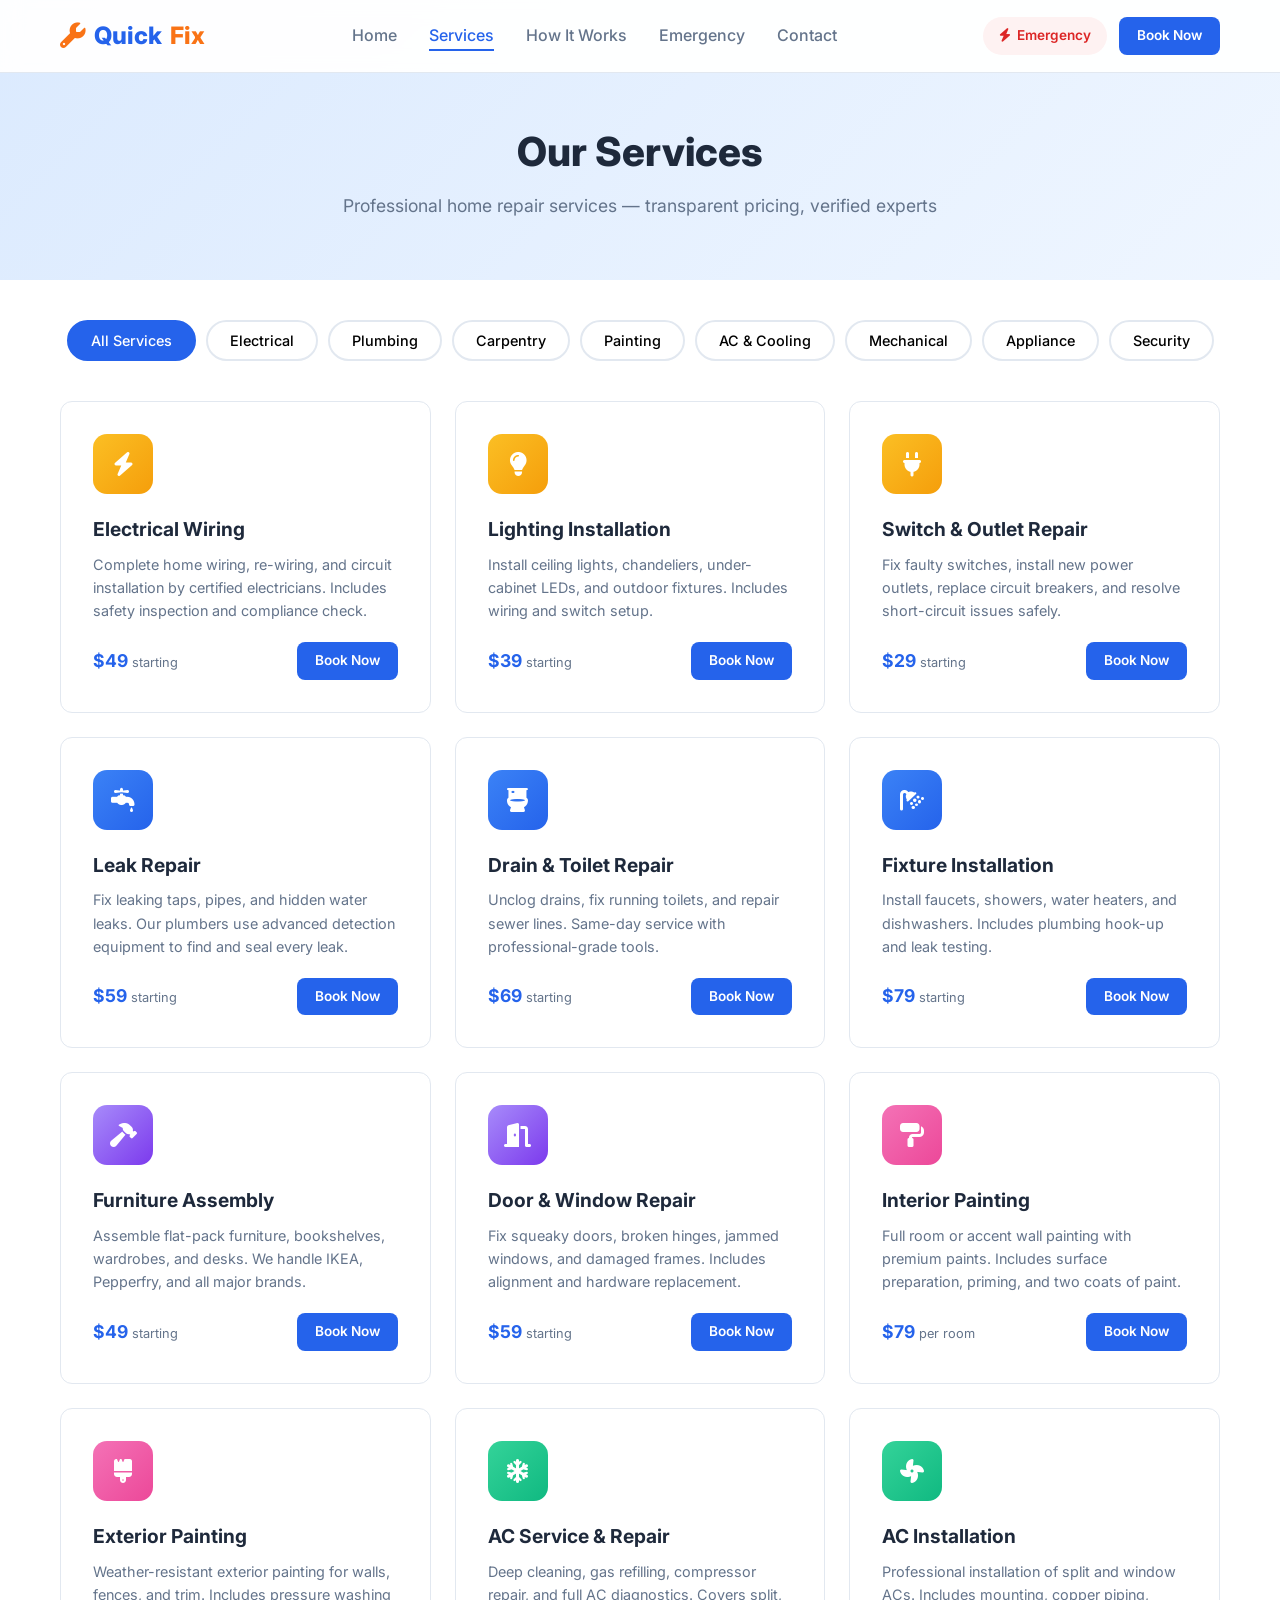
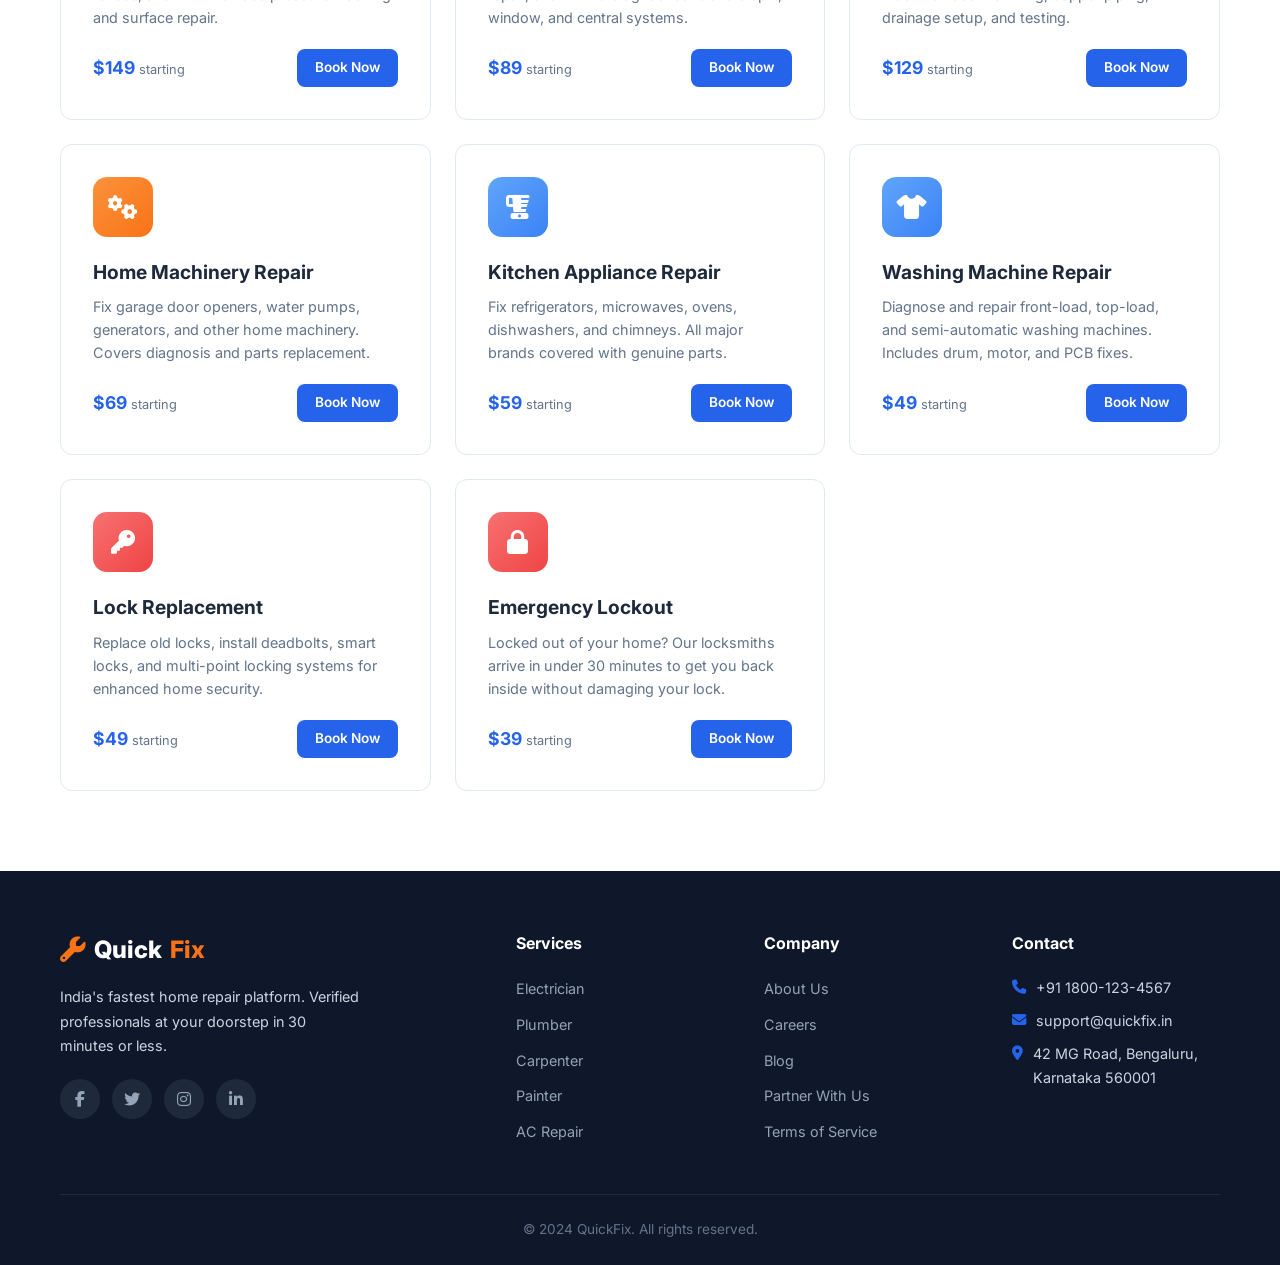
==== services.html @ 73a85759 "feat: create complete QuickFix home repair services website - index.html: Landing page with hero, se" ====
<!DOCTYPE html>
<html lang="en">
<head>
  <meta charset="UTF-8">
  <meta name="viewport" content="width=device-width, initial-scale=1.0">
  <meta name="description" content="Browse all QuickFix home repair services — electricians, plumbers, carpenters, painters, and more.">
  <title>Our Services – QuickFix</title>
  <link rel="preconnect" href="https://fonts.googleapis.com">
  <link rel="preconnect" href="https://fonts.gstatic.com" crossorigin>
  <link href="https://fonts.googleapis.com/css2?family=Inter:wght@300;400;500;600;700;800&display=swap" rel="stylesheet">
  <link rel="stylesheet" href="https://cdnjs.cloudflare.com/ajax/libs/font-awesome/6.4.0/css/all.min.css">
  <link rel="stylesheet" href="css/style.css">
</head>
<body>

  <!-- ===== Navigation ===== -->
  <nav class="navbar" role="navigation" aria-label="Main navigation">
    <div class="container">
      <a href="index.html" class="logo" aria-label="QuickFix Home">
        <i class="fas fa-wrench"></i>
        <span>Quick</span><span>Fix</span>
      </a>
      <ul class="nav-links" role="menubar">
        <li role="none"><a href="index.html" role="menuitem">Home</a></li>
        <li role="none"><a href="services.html" class="active" role="menuitem">Services</a></li>
        <li role="none"><a href="index.html#how-it-works" role="menuitem">How It Works</a></li>
        <li role="none"><a href="index.html#emergency" role="menuitem">Emergency</a></li>
        <li role="none"><a href="index.html#contact" role="menuitem">Contact</a></li>
      </ul>
      <div class="nav-actions">
        <a href="index.html#emergency" class="nav-emergency" aria-label="Emergency services available">
          <i class="fas fa-bolt"></i> Emergency
        </a>
        <a href="booking.html" class="btn btn-primary btn-sm">Book Now</a>
        <button class="hamburger" aria-label="Toggle menu" aria-expanded="false">
          <span></span><span></span><span></span>
        </button>
      </div>
    </div>
  </nav>

  <!-- ===== Page Header ===== -->
  <section class="page-header">
    <div class="container">
      <h1>Our Services</h1>
      <p>Professional home repair services — transparent pricing, verified experts</p>
    </div>
  </section>

  <!-- ===== Filters & Services ===== -->
  <section class="container">
    <div class="services-filter" role="toolbar" aria-label="Filter services">
      <button class="filter-btn active" data-filter="all">All Services</button>
      <button class="filter-btn" data-filter="electrical">Electrical</button>
      <button class="filter-btn" data-filter="plumbing">Plumbing</button>
      <button class="filter-btn" data-filter="carpentry">Carpentry</button>
      <button class="filter-btn" data-filter="painting">Painting</button>
      <button class="filter-btn" data-filter="cooling">AC &amp; Cooling</button>
      <button class="filter-btn" data-filter="mechanical">Mechanical</button>
      <button class="filter-btn" data-filter="appliance">Appliance</button>
      <button class="filter-btn" data-filter="security">Security</button>
    </div>

    <div class="services-grid">
      <!-- Electrical Services -->
      <div class="service-card fade-in" data-category="electrical">
        <div class="service-card-icon" style="background: linear-gradient(135deg, #FBBF24, #F59E0B);">
          <i class="fas fa-bolt"></i>
        </div>
        <h3>Electrical Wiring</h3>
        <p>Complete home wiring, re-wiring, and circuit installation by certified electricians. Includes safety inspection and compliance check.</p>
        <div class="service-card-footer">
          <div class="service-price">$49 <small>starting</small></div>
          <a href="booking.html?service=electrician" class="btn btn-primary btn-sm">Book Now</a>
        </div>
      </div>
      <div class="service-card fade-in" data-category="electrical">
        <div class="service-card-icon" style="background: linear-gradient(135deg, #FBBF24, #F59E0B);">
          <i class="fas fa-lightbulb"></i>
        </div>
        <h3>Lighting Installation</h3>
        <p>Install ceiling lights, chandeliers, under-cabinet LEDs, and outdoor fixtures. Includes wiring and switch setup.</p>
        <div class="service-card-footer">
          <div class="service-price">$39 <small>starting</small></div>
          <a href="booking.html?service=electrician" class="btn btn-primary btn-sm">Book Now</a>
        </div>
      </div>
      <div class="service-card fade-in" data-category="electrical">
        <div class="service-card-icon" style="background: linear-gradient(135deg, #FBBF24, #F59E0B);">
          <i class="fas fa-plug"></i>
        </div>
        <h3>Switch &amp; Outlet Repair</h3>
        <p>Fix faulty switches, install new power outlets, replace circuit breakers, and resolve short-circuit issues safely.</p>
        <div class="service-card-footer">
          <div class="service-price">$29 <small>starting</small></div>
          <a href="booking.html?service=electrician" class="btn btn-primary btn-sm">Book Now</a>
        </div>
      </div>

      <!-- Plumbing Services -->
      <div class="service-card fade-in" data-category="plumbing">
        <div class="service-card-icon" style="background: linear-gradient(135deg, #3B82F6, #2563EB);">
          <i class="fas fa-faucet-drip"></i>
        </div>
        <h3>Leak Repair</h3>
        <p>Fix leaking taps, pipes, and hidden water leaks. Our plumbers use advanced detection equipment to find and seal every leak.</p>
        <div class="service-card-footer">
          <div class="service-price">$59 <small>starting</small></div>
          <a href="booking.html?service=plumber" class="btn btn-primary btn-sm">Book Now</a>
        </div>
      </div>
      <div class="service-card fade-in" data-category="plumbing">
        <div class="service-card-icon" style="background: linear-gradient(135deg, #3B82F6, #2563EB);">
          <i class="fas fa-toilet"></i>
        </div>
        <h3>Drain &amp; Toilet Repair</h3>
        <p>Unclog drains, fix running toilets, and repair sewer lines. Same-day service with professional-grade tools.</p>
        <div class="service-card-footer">
          <div class="service-price">$69 <small>starting</small></div>
          <a href="booking.html?service=plumber" class="btn btn-primary btn-sm">Book Now</a>
        </div>
      </div>
      <div class="service-card fade-in" data-category="plumbing">
        <div class="service-card-icon" style="background: linear-gradient(135deg, #3B82F6, #2563EB);">
          <i class="fas fa-shower"></i>
        </div>
        <h3>Fixture Installation</h3>
        <p>Install faucets, showers, water heaters, and dishwashers. Includes plumbing hook-up and leak testing.</p>
        <div class="service-card-footer">
          <div class="service-price">$79 <small>starting</small></div>
          <a href="booking.html?service=plumber" class="btn btn-primary btn-sm">Book Now</a>
        </div>
      </div>

      <!-- Carpentry Services -->
      <div class="service-card fade-in" data-category="carpentry">
        <div class="service-card-icon" style="background: linear-gradient(135deg, #A78BFA, #7C3AED);">
          <i class="fas fa-hammer"></i>
        </div>
        <h3>Furniture Assembly</h3>
        <p>Assemble flat-pack furniture, bookshelves, wardrobes, and desks. We handle IKEA, Pepperfry, and all major brands.</p>
        <div class="service-card-footer">
          <div class="service-price">$49 <small>starting</small></div>
          <a href="booking.html?service=carpenter" class="btn btn-primary btn-sm">Book Now</a>
        </div>
      </div>
      <div class="service-card fade-in" data-category="carpentry">
        <div class="service-card-icon" style="background: linear-gradient(135deg, #A78BFA, #7C3AED);">
          <i class="fas fa-door-open"></i>
        </div>
        <h3>Door &amp; Window Repair</h3>
        <p>Fix squeaky doors, broken hinges, jammed windows, and damaged frames. Includes alignment and hardware replacement.</p>
        <div class="service-card-footer">
          <div class="service-price">$59 <small>starting</small></div>
          <a href="booking.html?service=carpenter" class="btn btn-primary btn-sm">Book Now</a>
        </div>
      </div>

      <!-- Painting Services -->
      <div class="service-card fade-in" data-category="painting">
        <div class="service-card-icon" style="background: linear-gradient(135deg, #F472B6, #EC4899);">
          <i class="fas fa-paint-roller"></i>
        </div>
        <h3>Interior Painting</h3>
        <p>Full room or accent wall painting with premium paints. Includes surface preparation, priming, and two coats of paint.</p>
        <div class="service-card-footer">
          <div class="service-price">$79 <small>per room</small></div>
          <a href="booking.html?service=painter" class="btn btn-primary btn-sm">Book Now</a>
        </div>
      </div>
      <div class="service-card fade-in" data-category="painting">
        <div class="service-card-icon" style="background: linear-gradient(135deg, #F472B6, #EC4899);">
          <i class="fas fa-brush"></i>
        </div>
        <h3>Exterior Painting</h3>
        <p>Weather-resistant exterior painting for walls, fences, and trim. Includes pressure washing and surface repair.</p>
        <div class="service-card-footer">
          <div class="service-price">$149 <small>starting</small></div>
          <a href="booking.html?service=painter" class="btn btn-primary btn-sm">Book Now</a>
        </div>
      </div>

      <!-- AC & Cooling Services -->
      <div class="service-card fade-in" data-category="cooling">
        <div class="service-card-icon" style="background: linear-gradient(135deg, #34D399, #10B981);">
          <i class="fas fa-snowflake"></i>
        </div>
        <h3>AC Service &amp; Repair</h3>
        <p>Deep cleaning, gas refilling, compressor repair, and full AC diagnostics. Covers split, window, and central systems.</p>
        <div class="service-card-footer">
          <div class="service-price">$89 <small>starting</small></div>
          <a href="booking.html?service=ac_repair" class="btn btn-primary btn-sm">Book Now</a>
        </div>
      </div>
      <div class="service-card fade-in" data-category="cooling">
        <div class="service-card-icon" style="background: linear-gradient(135deg, #34D399, #10B981);">
          <i class="fas fa-fan"></i>
        </div>
        <h3>AC Installation</h3>
        <p>Professional installation of split and window ACs. Includes mounting, copper piping, drainage setup, and testing.</p>
        <div class="service-card-footer">
          <div class="service-price">$129 <small>starting</small></div>
          <a href="booking.html?service=ac_repair" class="btn btn-primary btn-sm">Book Now</a>
        </div>
      </div>

      <!-- Mechanical Services -->
      <div class="service-card fade-in" data-category="mechanical">
        <div class="service-card-icon" style="background: linear-gradient(135deg, #FB923C, #F97316);">
          <i class="fas fa-gears"></i>
        </div>
        <h3>Home Machinery Repair</h3>
        <p>Fix garage door openers, water pumps, generators, and other home machinery. Covers diagnosis and parts replacement.</p>
        <div class="service-card-footer">
          <div class="service-price">$69 <small>starting</small></div>
          <a href="booking.html?service=mechanic" class="btn btn-primary btn-sm">Book Now</a>
        </div>
      </div>

      <!-- Appliance Services -->
      <div class="service-card fade-in" data-category="appliance">
        <div class="service-card-icon" style="background: linear-gradient(135deg, #60A5FA, #3B82F6);">
          <i class="fas fa-blender"></i>
        </div>
        <h3>Kitchen Appliance Repair</h3>
        <p>Fix refrigerators, microwaves, ovens, dishwashers, and chimneys. All major brands covered with genuine parts.</p>
        <div class="service-card-footer">
          <div class="service-price">$59 <small>starting</small></div>
          <a href="booking.html?service=appliance" class="btn btn-primary btn-sm">Book Now</a>
        </div>
      </div>
      <div class="service-card fade-in" data-category="appliance">
        <div class="service-card-icon" style="background: linear-gradient(135deg, #60A5FA, #3B82F6);">
          <i class="fas fa-shirt"></i>
        </div>
        <h3>Washing Machine Repair</h3>
        <p>Diagnose and repair front-load, top-load, and semi-automatic washing machines. Includes drum, motor, and PCB fixes.</p>
        <div class="service-card-footer">
          <div class="service-price">$49 <small>starting</small></div>
          <a href="booking.html?service=appliance" class="btn btn-primary btn-sm">Book Now</a>
        </div>
      </div>

      <!-- Security Services -->
      <div class="service-card fade-in" data-category="security">
        <div class="service-card-icon" style="background: linear-gradient(135deg, #F87171, #EF4444);">
          <i class="fas fa-key"></i>
        </div>
        <h3>Lock Replacement</h3>
        <p>Replace old locks, install deadbolts, smart locks, and multi-point locking systems for enhanced home security.</p>
        <div class="service-card-footer">
          <div class="service-price">$49 <small>starting</small></div>
          <a href="booking.html?service=locksmith" class="btn btn-primary btn-sm">Book Now</a>
        </div>
      </div>
      <div class="service-card fade-in" data-category="security">
        <div class="service-card-icon" style="background: linear-gradient(135deg, #F87171, #EF4444);">
          <i class="fas fa-lock"></i>
        </div>
        <h3>Emergency Lockout</h3>
        <p>Locked out of your home? Our locksmiths arrive in under 30 minutes to get you back inside without damaging your lock.</p>
        <div class="service-card-footer">
          <div class="service-price">$39 <small>starting</small></div>
          <a href="booking.html?service=locksmith" class="btn btn-primary btn-sm">Book Now</a>
        </div>
      </div>
    </div>
  </section>

  <!-- ===== Footer ===== -->
  <footer class="footer" id="contact">
    <div class="container">
      <div class="footer-grid">
        <div class="footer-brand">
          <a href="index.html" class="logo" aria-label="QuickFix Home">
            <i class="fas fa-wrench"></i>
            <span>Quick</span><span>Fix</span>
          </a>
          <p>India's fastest home repair platform. Verified professionals at your doorstep in 30 minutes or less.</p>
          <div class="footer-social">
            <a href="#" aria-label="Facebook"><i class="fab fa-facebook-f"></i></a>
            <a href="#" aria-label="Twitter"><i class="fab fa-twitter"></i></a>
            <a href="#" aria-label="Instagram"><i class="fab fa-instagram"></i></a>
            <a href="#" aria-label="LinkedIn"><i class="fab fa-linkedin-in"></i></a>
          </div>
        </div>
        <div>
          <h4>Services</h4>
          <ul>
            <li><a href="services.html?search=electrician">Electrician</a></li>
            <li><a href="services.html?search=plumber">Plumber</a></li>
            <li><a href="services.html?search=carpenter">Carpenter</a></li>
            <li><a href="services.html?search=painter">Painter</a></li>
            <li><a href="services.html?search=ac">AC Repair</a></li>
          </ul>
        </div>
        <div>
          <h4>Company</h4>
          <ul>
            <li><a href="#">About Us</a></li>
            <li><a href="#">Careers</a></li>
            <li><a href="#">Blog</a></li>
            <li><a href="#">Partner With Us</a></li>
            <li><a href="#">Terms of Service</a></li>
          </ul>
        </div>
        <div>
          <h4>Contact</h4>
          <ul class="footer-contact">
            <li><i class="fas fa-phone"></i> <span>+91 1800-123-4567</span></li>
            <li><i class="fas fa-envelope"></i> <span>support@quickfix.in</span></li>
            <li><i class="fas fa-location-dot"></i> <span>42 MG Road, Bengaluru, Karnataka 560001</span></li>
          </ul>
        </div>
      </div>
      <div class="footer-bottom">
        <p>&copy; 2024 QuickFix. All rights reserved.</p>
      </div>
    </div>
  </footer>

  <script src="js/main.js"></script>
</body>
</html>
---- css/style.css ----
/* ===== CSS Variables & Reset ===== */
:root {
  --primary: #2563EB;
  --primary-dark: #1D4ED8;
  --primary-light: #DBEAFE;
  --accent: #F97316;
  --accent-dark: #EA580C;
  --accent-light: #FFF7ED;
  --text: #1E293B;
  --text-light: #64748B;
  --bg: #FFFFFF;
  --bg-alt: #F8FAFC;
  --border: #E2E8F0;
  --success: #16A34A;
  --danger: #DC2626;
  --shadow-sm: 0 1px 2px rgba(0,0,0,.05);
  --shadow: 0 4px 6px -1px rgba(0,0,0,.1), 0 2px 4px -2px rgba(0,0,0,.1);
  --shadow-lg: 0 10px 15px -3px rgba(0,0,0,.1), 0 4px 6px -4px rgba(0,0,0,.1);
  --shadow-xl: 0 20px 25px -5px rgba(0,0,0,.1), 0 8px 10px -6px rgba(0,0,0,.1);
  --radius: 12px;
  --radius-sm: 8px;
  --transition: .3s ease;
}

*, *::before, *::after { box-sizing: border-box; margin: 0; padding: 0; }

html { scroll-behavior: smooth; }

body {
  font-family: 'Inter', system-ui, -apple-system, sans-serif;
  color: var(--text);
  background: var(--bg);
  line-height: 1.6;
  -webkit-font-smoothing: antialiased;
}

a { text-decoration: none; color: inherit; transition: color var(--transition); }
ul { list-style: none; }
img { max-width: 100%; display: block; }
button, input, select, textarea { font-family: inherit; font-size: inherit; }

.container {
  width: 100%;
  max-width: 1200px;
  margin: 0 auto;
  padding: 0 20px;
}

.section { padding: 80px 0; }
.section-title {
  font-size: 2rem;
  font-weight: 800;
  text-align: center;
  margin-bottom: .5rem;
}
.section-subtitle {
  text-align: center;
  color: var(--text-light);
  font-size: 1.1rem;
  margin-bottom: 3rem;
}

/* ===== Buttons ===== */
.btn {
  display: inline-flex;
  align-items: center;
  gap: 8px;
  padding: 12px 28px;
  border-radius: var(--radius-sm);
  font-weight: 600;
  font-size: .95rem;
  border: none;
  cursor: pointer;
  transition: all var(--transition);
  text-align: center;
  justify-content: center;
}
.btn-primary { background: var(--primary); color: #fff; }
.btn-primary:hover { background: var(--primary-dark); transform: translateY(-2px); box-shadow: var(--shadow-lg); }
.btn-accent { background: var(--accent); color: #fff; }
.btn-accent:hover { background: var(--accent-dark); transform: translateY(-2px); box-shadow: var(--shadow-lg); }
.btn-outline { background: transparent; color: var(--primary); border: 2px solid var(--primary); }
.btn-outline:hover { background: var(--primary); color: #fff; }
.btn-danger { background: var(--danger); color: #fff; }
.btn-danger:hover { background: #B91C1C; transform: translateY(-2px); }
.btn-sm { padding: 8px 18px; font-size: .85rem; }
.btn-lg { padding: 16px 36px; font-size: 1.05rem; }

/* ===== Navigation ===== */
.navbar {
  position: fixed;
  top: 0; left: 0; right: 0;
  z-index: 1000;
  background: rgba(255,255,255,.95);
  backdrop-filter: blur(10px);
  border-bottom: 1px solid var(--border);
  transition: box-shadow var(--transition);
}
.navbar.scrolled { box-shadow: var(--shadow); }
.navbar .container {
  display: flex;
  align-items: center;
  justify-content: space-between;
  height: 72px;
}
.logo {
  display: flex;
  align-items: center;
  gap: 8px;
  font-size: 1.5rem;
  font-weight: 800;
}
.logo i { color: var(--accent); font-size: 1.6rem; }
.logo span:first-of-type { color: var(--primary); }
.logo span:last-of-type { color: var(--accent); }

.nav-links { display: flex; align-items: center; gap: 32px; }
.nav-links a {
  font-weight: 500;
  color: var(--text-light);
  position: relative;
  padding: 4px 0;
}
.nav-links a::after {
  content: '';
  position: absolute;
  bottom: -2px; left: 0;
  width: 0; height: 2px;
  background: var(--primary);
  transition: width var(--transition);
}
.nav-links a:hover, .nav-links a.active { color: var(--primary); }
.nav-links a:hover::after, .nav-links a.active::after { width: 100%; }

.nav-actions { display: flex; align-items: center; gap: 12px; }
.nav-emergency {
  display: inline-flex;
  align-items: center;
  gap: 6px;
  padding: 8px 16px;
  background: #FEF2F2;
  color: var(--danger);
  border-radius: 50px;
  font-weight: 600;
  font-size: .85rem;
  animation: pulse-emergency 2s infinite;
}
@keyframes pulse-emergency {
  0%, 100% { box-shadow: 0 0 0 0 rgba(220,38,38,.3); }
  50% { box-shadow: 0 0 0 8px rgba(220,38,38,0); }
}

.hamburger {
  display: none;
  flex-direction: column;
  gap: 5px;
  background: none;
  border: none;
  cursor: pointer;
  padding: 4px;
}
.hamburger span {
  width: 24px; height: 2px;
  background: var(--text);
  transition: all var(--transition);
  border-radius: 2px;
}
.hamburger.active span:nth-child(1) { transform: rotate(45deg) translate(5px,5px); }
.hamburger.active span:nth-child(2) { opacity: 0; }
.hamburger.active span:nth-child(3) { transform: rotate(-45deg) translate(5px,-5px); }

/* ===== Hero ===== */
.hero {
  padding: 140px 0 80px;
  background: linear-gradient(135deg, var(--primary-light) 0%, #EFF6FF 50%, #FFF7ED 100%);
  position: relative;
  overflow: hidden;
}
.hero::before {
  content: '';
  position: absolute;
  top: -50%; right: -20%;
  width: 600px; height: 600px;
  background: radial-gradient(circle, rgba(37,99,235,.08) 0%, transparent 70%);
  border-radius: 50%;
}
.hero .container {
  display: flex;
  align-items: center;
  gap: 60px;
}
.hero-content { flex: 1; }
.hero-badge {
  display: inline-flex;
  align-items: center;
  gap: 8px;
  padding: 6px 16px;
  background: #fff;
  border-radius: 50px;
  font-size: .85rem;
  font-weight: 600;
  color: var(--primary);
  margin-bottom: 20px;
  box-shadow: var(--shadow-sm);
}
.hero-badge i { color: var(--accent); }
.hero h1 {
  font-size: 3.2rem;
  font-weight: 800;
  line-height: 1.15;
  margin-bottom: 16px;
}
.hero h1 .highlight { color: var(--primary); }
.hero h1 .accent { color: var(--accent); }
.hero-subtitle {
  font-size: 1.15rem;
  color: var(--text-light);
  margin-bottom: 32px;
  max-width: 500px;
}
.hero-search {
  display: flex;
  background: #fff;
  border-radius: var(--radius);
  box-shadow: var(--shadow-lg);
  overflow: hidden;
  max-width: 520px;
  margin-bottom: 24px;
}
.hero-search input {
  flex: 1;
  padding: 16px 20px;
  border: none;
  outline: none;
  font-size: 1rem;
}
.hero-search button {
  padding: 16px 28px;
  background: var(--primary);
  color: #fff;
  border: none;
  cursor: pointer;
  font-weight: 600;
  transition: background var(--transition);
  white-space: nowrap;
}
.hero-search button:hover { background: var(--primary-dark); }
.hero-stats {
  display: flex;
  gap: 32px;
  margin-top: 32px;
}
.hero-stat strong {
  display: block;
  font-size: 1.5rem;
  font-weight: 800;
  color: var(--text);
}
.hero-stat span {
  font-size: .85rem;
  color: var(--text-light);
}
.hero-visual {
  flex: 1;
  display: flex;
  align-items: center;
  justify-content: center;
}
.hero-illustration {
  width: 380px; height: 380px;
  background: linear-gradient(135deg, var(--primary), var(--primary-dark));
  border-radius: 50%;
  display: flex;
  align-items: center;
  justify-content: center;
  position: relative;
}
.hero-illustration i {
  font-size: 8rem;
  color: rgba(255,255,255,.9);
}
.hero-float {
  position: absolute;
  background: #fff;
  padding: 12px 18px;
  border-radius: var(--radius-sm);
  box-shadow: var(--shadow-lg);
  font-size: .85rem;
  font-weight: 600;
  display: flex;
  align-items: center;
  gap: 8px;
  animation: float 3s ease-in-out infinite;
}
.hero-float:nth-child(2) { top: 20px; right: -20px; animation-delay: .5s; }
.hero-float:nth-child(3) { bottom: 40px; left: -30px; animation-delay: 1s; }
.hero-float:nth-child(4) { top: 50%; right: -40px; animation-delay: 1.5s; }
.hero-float i { font-size: 1.1rem; }
.hero-float .text-success { color: var(--success); }
.hero-float .text-accent { color: var(--accent); }
.hero-float .text-primary { color: var(--primary); }
@keyframes float {
  0%, 100% { transform: translateY(0); }
  50% { transform: translateY(-10px); }
}

/* ===== Service Categories Grid ===== */
.categories { background: var(--bg); }
.categories-grid {
  display: grid;
  grid-template-columns: repeat(4, 1fr);
  gap: 20px;
}
.category-card {
  background: #fff;
  border: 2px solid var(--border);
  border-radius: var(--radius);
  padding: 28px 20px;
  text-align: center;
  cursor: pointer;
  transition: all var(--transition);
}
.category-card:hover {
  border-color: var(--primary);
  transform: translateY(-4px);
  box-shadow: var(--shadow-lg);
}
.category-icon {
  width: 64px; height: 64px;
  margin: 0 auto 16px;
  border-radius: 16px;
  display: flex;
  align-items: center;
  justify-content: center;
  font-size: 1.6rem;
  color: #fff;
}
.category-card h3 { font-size: 1rem; font-weight: 600; margin-bottom: 4px; }
.category-card p { font-size: .8rem; color: var(--text-light); }

/* ===== How It Works ===== */
.how-it-works { background: var(--bg-alt); }
.steps {
  display: grid;
  grid-template-columns: repeat(3, 1fr);
  gap: 40px;
  position: relative;
}
.steps::before {
  content: '';
  position: absolute;
  top: 50px;
  left: 20%;
  right: 20%;
  height: 2px;
  background: var(--border);
}
.step {
  text-align: center;
  position: relative;
}
.step-number {
  width: 80px; height: 80px;
  margin: 0 auto 20px;
  border-radius: 50%;
  background: var(--primary);
  color: #fff;
  display: flex;
  align-items: center;
  justify-content: center;
  font-size: 1.8rem;
  font-weight: 800;
  position: relative;
  z-index: 1;
}
.step h3 { font-size: 1.2rem; font-weight: 700; margin-bottom: 8px; }
.step p { color: var(--text-light); font-size: .95rem; max-width: 280px; margin: 0 auto; }

/* ===== Emergency Banner ===== */
.emergency-banner {
  background: linear-gradient(135deg, var(--danger) 0%, #991B1B 100%);
  color: #fff;
  padding: 60px 0;
  text-align: center;
  position: relative;
  overflow: hidden;
}
.emergency-banner::before {
  content: '';
  position: absolute;
  top: -50%; left: -20%;
  width: 400px; height: 400px;
  background: rgba(255,255,255,.05);
  border-radius: 50%;
}
.emergency-banner h2 { font-size: 2rem; font-weight: 800; margin-bottom: 8px; }
.emergency-banner p { font-size: 1.1rem; opacity: .9; margin-bottom: 24px; }
.emergency-features {
  display: flex;
  justify-content: center;
  gap: 40px;
  margin-bottom: 28px;
  flex-wrap: wrap;
}
.emergency-feature {
  display: flex;
  align-items: center;
  gap: 8px;
  font-weight: 600;
}
.emergency-feature i { font-size: 1.2rem; }

/* ===== Workers Section ===== */
.workers { background: var(--bg); }
.workers-grid {
  display: grid;
  grid-template-columns: repeat(4, 1fr);
  gap: 24px;
}
.worker-card {
  background: #fff;
  border: 1px solid var(--border);
  border-radius: var(--radius);
  overflow: hidden;
  transition: all var(--transition);
}
.worker-card:hover { transform: translateY(-4px); box-shadow: var(--shadow-lg); }
.worker-avatar {
  width: 100%;
  height: 200px;
  background: linear-gradient(135deg, var(--primary-light), #EFF6FF);
  display: flex;
  align-items: center;
  justify-content: center;
}
.worker-avatar i { font-size: 4rem; color: var(--primary); }
.worker-info { padding: 20px; }
.worker-info h3 { font-size: 1.1rem; font-weight: 700; }
.worker-profession {
  color: var(--primary);
  font-size: .85rem;
  font-weight: 600;
  margin-bottom: 10px;
}
.worker-meta {
  display: flex;
  justify-content: space-between;
  align-items: center;
  margin-bottom: 16px;
}
.worker-rating { display: flex; align-items: center; gap: 4px; font-weight: 600; font-size: .9rem; }
.worker-rating i { color: #FBBF24; }
.worker-jobs { color: var(--text-light); font-size: .85rem; }
.worker-card .btn { width: 100%; }

/* ===== Testimonials ===== */
.testimonials { background: var(--bg-alt); }
.testimonials-grid {
  display: grid;
  grid-template-columns: repeat(3, 1fr);
  gap: 24px;
}
.testimonial-card {
  background: #fff;
  padding: 32px;
  border-radius: var(--radius);
  box-shadow: var(--shadow-sm);
  border: 1px solid var(--border);
  transition: all var(--transition);
}
.testimonial-card:hover { box-shadow: var(--shadow-lg); transform: translateY(-2px); }
.testimonial-stars {
  display: flex;
  gap: 2px;
  margin-bottom: 16px;
  color: #FBBF24;
  font-size: .9rem;
}
.testimonial-text {
  font-size: 1rem;
  line-height: 1.7;
  color: var(--text);
  margin-bottom: 20px;
}
.testimonial-author {
  display: flex;
  align-items: center;
  gap: 12px;
}
.testimonial-avatar {
  width: 48px; height: 48px;
  border-radius: 50%;
  background: var(--primary-light);
  display: flex;
  align-items: center;
  justify-content: center;
  color: var(--primary);
  font-weight: 700;
  font-size: 1.1rem;
}
.testimonial-author h4 { font-size: .95rem; font-weight: 600; }
.testimonial-author p { font-size: .8rem; color: var(--text-light); }

/* ===== CTA App Download ===== */
.cta-section {
  background: linear-gradient(135deg, var(--primary) 0%, var(--primary-dark) 100%);
  color: #fff;
  padding: 80px 0;
  text-align: center;
  position: relative;
  overflow: hidden;
}
.cta-section::before {
  content: '';
  position: absolute;
  bottom: -40%; right: -10%;
  width: 500px; height: 500px;
  background: rgba(255,255,255,.05);
  border-radius: 50%;
}
.cta-section h2 { font-size: 2.2rem; font-weight: 800; margin-bottom: 12px; }
.cta-section p { font-size: 1.1rem; opacity: .9; margin-bottom: 32px; max-width: 500px; margin-left: auto; margin-right: auto; }
.cta-buttons { display: flex; justify-content: center; gap: 16px; flex-wrap: wrap; }
.cta-store-btn {
  display: inline-flex;
  align-items: center;
  gap: 12px;
  padding: 14px 28px;
  background: rgba(255,255,255,.15);
  border: 2px solid rgba(255,255,255,.3);
  border-radius: var(--radius-sm);
  color: #fff;
  transition: all var(--transition);
  cursor: pointer;
}
.cta-store-btn:hover { background: rgba(255,255,255,.25); transform: translateY(-2px); }
.cta-store-btn i { font-size: 1.8rem; }
.cta-store-btn .store-text { text-align: left; }
.cta-store-btn .store-text small { display: block; font-size: .7rem; opacity: .8; }
.cta-store-btn .store-text span { font-size: 1.05rem; font-weight: 700; }

/* ===== Footer ===== */
.footer {
  background: #0F172A;
  color: #CBD5E1;
  padding: 60px 0 0;
}
.footer-grid {
  display: grid;
  grid-template-columns: 2fr 1fr 1fr 1fr;
  gap: 40px;
  padding-bottom: 40px;
  border-bottom: 1px solid #1E293B;
}
.footer-brand .logo { margin-bottom: 16px; }
.footer-brand .logo span:first-of-type { color: #fff; }
.footer-brand p { font-size: .9rem; line-height: 1.7; max-width: 300px; }
.footer h4 { color: #fff; font-size: 1rem; font-weight: 700; margin-bottom: 20px; }
.footer ul li { margin-bottom: 10px; }
.footer ul a { color: #94A3B8; font-size: .9rem; transition: color var(--transition); }
.footer ul a:hover { color: #fff; }
.footer-contact li {
  display: flex;
  align-items: flex-start;
  gap: 10px;
  font-size: .9rem;
  margin-bottom: 12px;
}
.footer-contact i { color: var(--primary); margin-top: 4px; }
.footer-social {
  display: flex;
  gap: 12px;
  margin-top: 20px;
}
.footer-social a {
  width: 40px; height: 40px;
  border-radius: 50%;
  background: #1E293B;
  display: flex;
  align-items: center;
  justify-content: center;
  color: #94A3B8;
  transition: all var(--transition);
}
.footer-social a:hover { background: var(--primary); color: #fff; }
.footer-bottom {
  text-align: center;
  padding: 24px 0;
  font-size: .85rem;
  color: #64748B;
}

/* ===== Services Page ===== */
.page-header {
  padding: 120px 0 60px;
  background: linear-gradient(135deg, var(--primary-light) 0%, #EFF6FF 100%);
  text-align: center;
}
.page-header h1 { font-size: 2.5rem; font-weight: 800; margin-bottom: 8px; }
.page-header p { color: var(--text-light); font-size: 1.1rem; }

.services-filter {
  display: flex;
  justify-content: center;
  flex-wrap: wrap;
  gap: 10px;
  padding: 40px 0 0;
}
.filter-btn {
  padding: 10px 22px;
  border: 2px solid var(--border);
  border-radius: 50px;
  background: #fff;
  font-weight: 500;
  cursor: pointer;
  transition: all var(--transition);
  font-size: .9rem;
}
.filter-btn:hover, .filter-btn.active {
  border-color: var(--primary);
  background: var(--primary);
  color: #fff;
}

.services-grid {
  display: grid;
  grid-template-columns: repeat(3, 1fr);
  gap: 24px;
  padding: 40px 0 80px;
}
.service-card {
  background: #fff;
  border: 1px solid var(--border);
  border-radius: var(--radius);
  padding: 32px;
  transition: all var(--transition);
}
.service-card:hover { border-color: var(--primary); transform: translateY(-4px); box-shadow: var(--shadow-lg); }
.service-card-icon {
  width: 60px; height: 60px;
  border-radius: 14px;
  display: flex;
  align-items: center;
  justify-content: center;
  font-size: 1.5rem;
  color: #fff;
  margin-bottom: 20px;
}
.service-card h3 { font-size: 1.2rem; font-weight: 700; margin-bottom: 8px; }
.service-card p { color: var(--text-light); font-size: .9rem; line-height: 1.6; margin-bottom: 20px; }
.service-card-footer {
  display: flex;
  justify-content: space-between;
  align-items: center;
}
.service-price { font-size: 1.1rem; font-weight: 700; color: var(--primary); }
.service-price small { font-size: .8rem; font-weight: 400; color: var(--text-light); }

/* ===== Booking Page ===== */
.booking-section { padding: 120px 0 80px; }
.booking-layout {
  display: grid;
  grid-template-columns: 1.5fr 1fr;
  gap: 40px;
  align-items: start;
}
.booking-form-card {
  background: #fff;
  border: 1px solid var(--border);
  border-radius: var(--radius);
  padding: 36px;
}
.booking-form-card h2 { font-size: 1.5rem; font-weight: 700; margin-bottom: 24px; }
.form-group { margin-bottom: 20px; }
.form-group label {
  display: block;
  font-weight: 600;
  font-size: .9rem;
  margin-bottom: 6px;
  color: var(--text);
}
.form-group label .required { color: var(--danger); }
.form-control {
  width: 100%;
  padding: 12px 16px;
  border: 2px solid var(--border);
  border-radius: var(--radius-sm);
  font-size: .95rem;
  transition: border-color var(--transition);
  outline: none;
  background: #fff;
  color: var(--text);
}
.form-control:focus { border-color: var(--primary); }
.form-control.error { border-color: var(--danger); }
.error-message { color: var(--danger); font-size: .8rem; margin-top: 4px; display: none; }
.form-control.error + .error-message { display: block; }
textarea.form-control { min-height: 100px; resize: vertical; }
.form-row { display: grid; grid-template-columns: 1fr 1fr; gap: 16px; }

.emergency-toggle {
  display: flex;
  align-items: center;
  gap: 12px;
  padding: 16px;
  background: #FEF2F2;
  border-radius: var(--radius-sm);
  margin-bottom: 24px;
}
.toggle-switch {
  position: relative;
  width: 48px; height: 26px;
}
.toggle-switch input { opacity: 0; width: 0; height: 0; }
.toggle-slider {
  position: absolute;
  inset: 0;
  background: #CBD5E1;
  border-radius: 26px;
  cursor: pointer;
  transition: background var(--transition);
}
.toggle-slider::before {
  content: '';
  position: absolute;
  width: 20px; height: 20px;
  left: 3px; bottom: 3px;
  background: #fff;
  border-radius: 50%;
  transition: transform var(--transition);
}
.toggle-switch input:checked + .toggle-slider { background: var(--danger); }
.toggle-switch input:checked + .toggle-slider::before { transform: translateX(22px); }
.emergency-toggle-text h4 { font-size: .95rem; font-weight: 600; color: var(--danger); }
.emergency-toggle-text p { font-size: .8rem; color: var(--text-light); }

/* Booking Summary Sidebar */
.booking-summary {
  background: #fff;
  border: 1px solid var(--border);
  border-radius: var(--radius);
  padding: 32px;
  position: sticky;
  top: 92px;
}
.booking-summary h3 { font-size: 1.2rem; font-weight: 700; margin-bottom: 20px; padding-bottom: 16px; border-bottom: 1px solid var(--border); }
.summary-item {
  display: flex;
  justify-content: space-between;
  padding: 10px 0;
  font-size: .9rem;
}
.summary-item span:first-child { color: var(--text-light); }
.summary-item span:last-child { font-weight: 600; }
.summary-total {
  display: flex;
  justify-content: space-between;
  padding: 16px 0 0;
  margin-top: 12px;
  border-top: 2px solid var(--border);
  font-size: 1.1rem;
  font-weight: 700;
}
.summary-total span:last-child { color: var(--primary); }
.booking-summary .btn { width: 100%; margin-top: 20px; }
.summary-note {
  display: flex;
  align-items: flex-start;
  gap: 8px;
  margin-top: 16px;
  padding: 12px;
  background: var(--bg-alt);
  border-radius: var(--radius-sm);
  font-size: .8rem;
  color: var(--text-light);
}
.summary-note i { color: var(--primary); margin-top: 2px; }

/* ===== Modal ===== */
.modal-overlay {
  position: fixed;
  inset: 0;
  background: rgba(0,0,0,.5);
  display: flex;
  align-items: center;
  justify-content: center;
  z-index: 2000;
  opacity: 0;
  visibility: hidden;
  transition: all var(--transition);
}
.modal-overlay.active { opacity: 1; visibility: visible; }
.modal {
  background: #fff;
  border-radius: var(--radius);
  padding: 40px;
  max-width: 480px;
  width: 90%;
  text-align: center;
  transform: scale(.9);
  transition: transform var(--transition);
}
.modal-overlay.active .modal { transform: scale(1); }
.modal-icon {
  width: 72px; height: 72px;
  margin: 0 auto 20px;
  background: #DCFCE7;
  border-radius: 50%;
  display: flex;
  align-items: center;
  justify-content: center;
  font-size: 2rem;
  color: var(--success);
}
.modal h2 { font-size: 1.5rem; font-weight: 700; margin-bottom: 8px; }
.modal p { color: var(--text-light); margin-bottom: 24px; }
.modal .btn { min-width: 200px; }

/* ===== Scroll Animations ===== */
.fade-in {
  opacity: 0;
  transform: translateY(30px);
  transition: opacity .6s ease, transform .6s ease;
}
.fade-in.visible { opacity: 1; transform: translateY(0); }

/* ===== Responsive ===== */
@media (max-width: 1024px) {
  .hero h1 { font-size: 2.5rem; }
  .hero .container { gap: 40px; }
  .hero-illustration { width: 300px; height: 300px; }
  .hero-illustration i { font-size: 6rem; }
  .categories-grid { grid-template-columns: repeat(4, 1fr); }
  .workers-grid { grid-template-columns: repeat(2, 1fr); }
  .testimonials-grid { grid-template-columns: repeat(2, 1fr); }
  .footer-grid { grid-template-columns: repeat(2, 1fr); }
  .services-grid { grid-template-columns: repeat(2, 1fr); }
  .booking-layout { grid-template-columns: 1fr; }
}

@media (max-width: 768px) {
  .section { padding: 60px 0; }
  .hamburger { display: flex; }
  .nav-links {
    position: fixed;
    top: 72px; left: 0; right: 0;
    background: #fff;
    flex-direction: column;
    padding: 24px;
    gap: 16px;
    box-shadow: var(--shadow-lg);
    transform: translateY(-100%);
    opacity: 0;
    pointer-events: none;
    transition: all var(--transition);
    z-index: 999;
  }
  .nav-links.active { transform: translateY(0); opacity: 1; pointer-events: all; }
  .nav-actions .btn { display: none; }

  .hero { padding: 110px 0 60px; }
  .hero .container { flex-direction: column; text-align: center; }
  .hero h1 { font-size: 2rem; }
  .hero-subtitle { margin-left: auto; margin-right: auto; }
  .hero-search { max-width: 100%; }
  .hero-stats { justify-content: center; }
  .hero-visual { display: none; }

  .categories-grid { grid-template-columns: repeat(2, 1fr); }
  .steps { grid-template-columns: 1fr; gap: 32px; }
  .steps::before { display: none; }
  .workers-grid { grid-template-columns: repeat(2, 1fr); }
  .testimonials-grid { grid-template-columns: 1fr; }
  .footer-grid { grid-template-columns: 1fr; }
  .services-grid { grid-template-columns: 1fr; }
  .form-row { grid-template-columns: 1fr; }
}

@media (max-width: 480px) {
  .hero h1 { font-size: 1.7rem; }
  .hero-stats { flex-direction: column; gap: 12px; }
  .categories-grid { grid-template-columns: repeat(2, 1fr); gap: 12px; }
  .workers-grid { grid-template-columns: 1fr; }
  .cta-buttons { flex-direction: column; align-items: center; }
  .section-title { font-size: 1.5rem; }
}
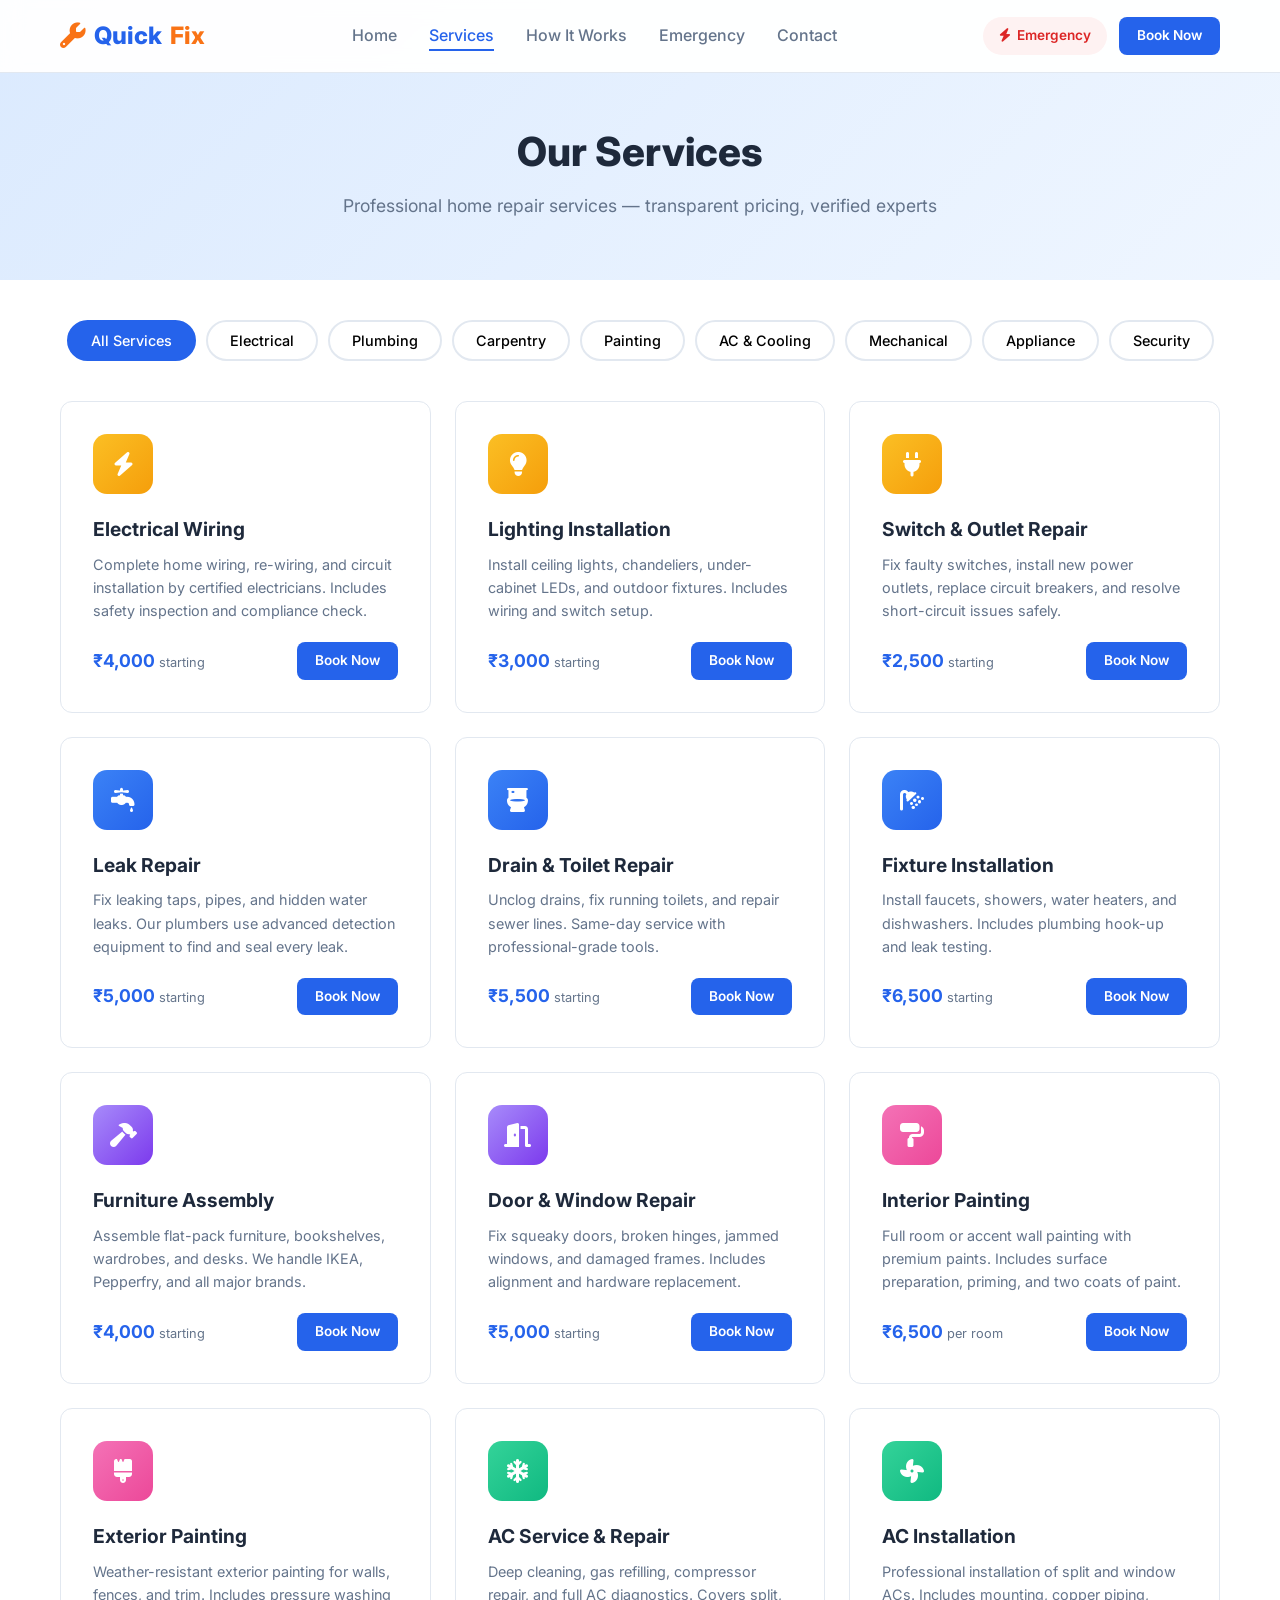
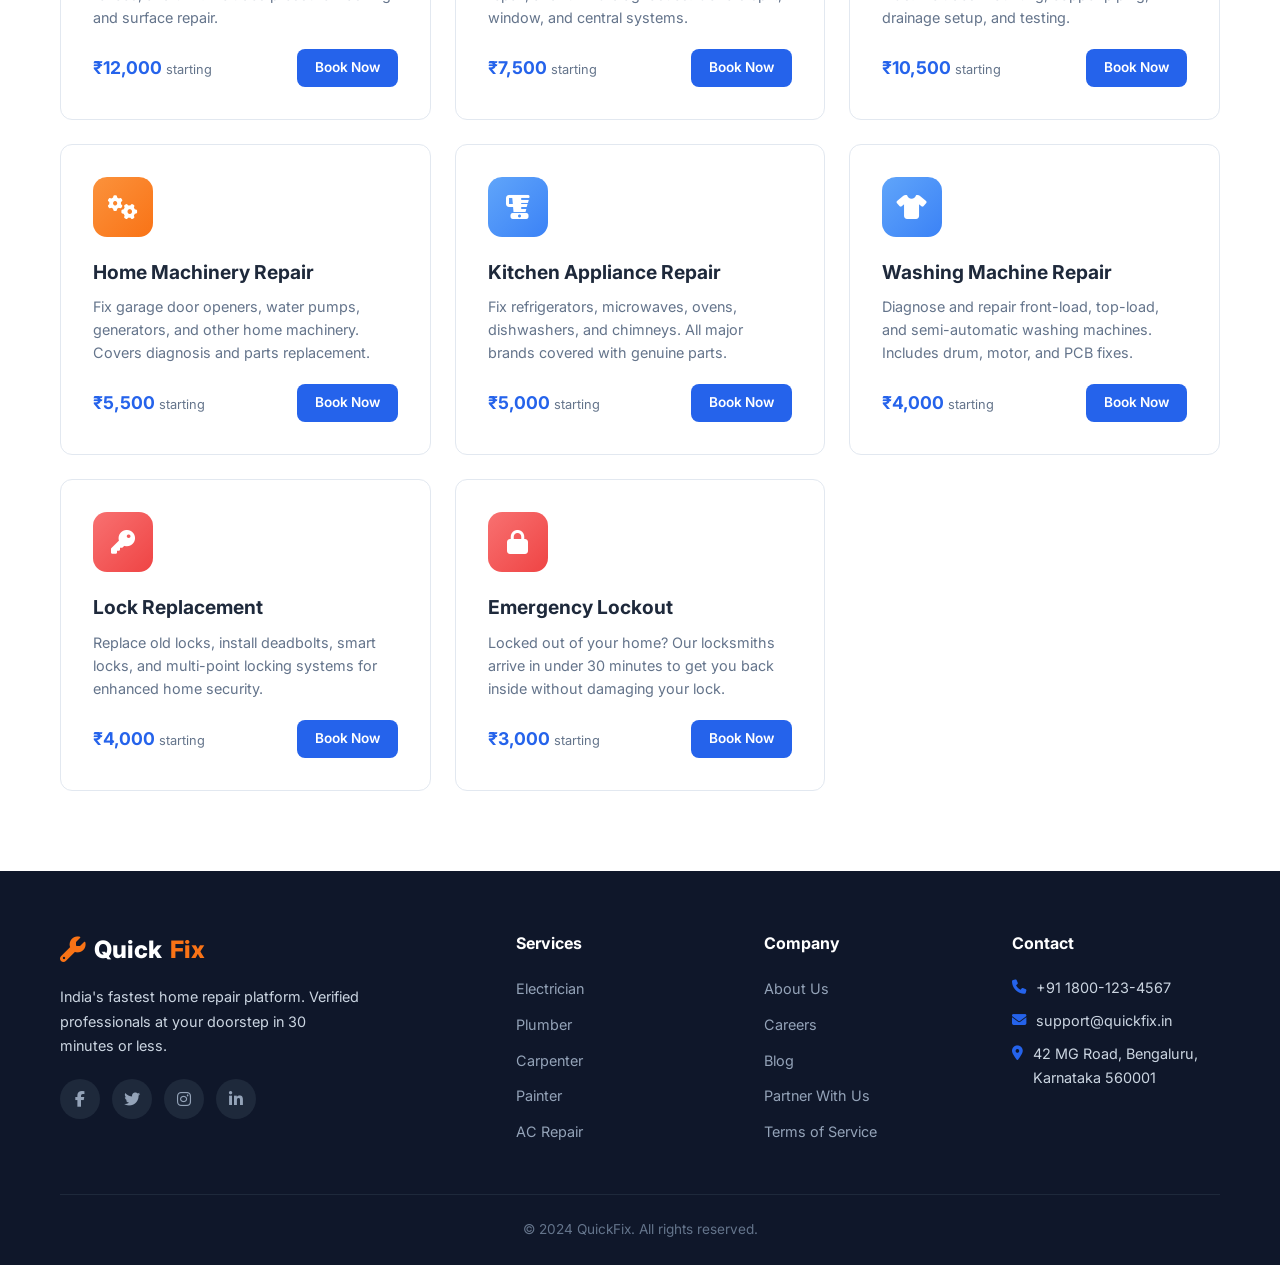
==== commit c3b6c300: "Convert all currency from USD to INR and save booking data to localStorage Co-authored-by: HarshShar" ====
--- a/services.html
+++ b/services.html
@@ -70,7 +70,7 @@
         <h3>Electrical Wiring</h3>
         <p>Complete home wiring, re-wiring, and circuit installation by certified electricians. Includes safety inspection and compliance check.</p>
         <div class="service-card-footer">
-          <div class="service-price">$49 <small>starting</small></div>
+          <div class="service-price">₹4,000 <small>starting</small></div>
           <a href="booking.html?service=electrician" class="btn btn-primary btn-sm">Book Now</a>
         </div>
       </div>
@@ -81,7 +81,7 @@
         <h3>Lighting Installation</h3>
         <p>Install ceiling lights, chandeliers, under-cabinet LEDs, and outdoor fixtures. Includes wiring and switch setup.</p>
         <div class="service-card-footer">
-          <div class="service-price">$39 <small>starting</small></div>
+          <div class="service-price">₹3,000 <small>starting</small></div>
           <a href="booking.html?service=electrician" class="btn btn-primary btn-sm">Book Now</a>
         </div>
       </div>
@@ -92,7 +92,7 @@
         <h3>Switch &amp; Outlet Repair</h3>
         <p>Fix faulty switches, install new power outlets, replace circuit breakers, and resolve short-circuit issues safely.</p>
         <div class="service-card-footer">
-          <div class="service-price">$29 <small>starting</small></div>
+          <div class="service-price">₹2,500 <small>starting</small></div>
           <a href="booking.html?service=electrician" class="btn btn-primary btn-sm">Book Now</a>
         </div>
       </div>
@@ -105,7 +105,7 @@
         <h3>Leak Repair</h3>
         <p>Fix leaking taps, pipes, and hidden water leaks. Our plumbers use advanced detection equipment to find and seal every leak.</p>
         <div class="service-card-footer">
-          <div class="service-price">$59 <small>starting</small></div>
+          <div class="service-price">₹5,000 <small>starting</small></div>
           <a href="booking.html?service=plumber" class="btn btn-primary btn-sm">Book Now</a>
         </div>
       </div>
@@ -116,7 +116,7 @@
         <h3>Drain &amp; Toilet Repair</h3>
         <p>Unclog drains, fix running toilets, and repair sewer lines. Same-day service with professional-grade tools.</p>
         <div class="service-card-footer">
-          <div class="service-price">$69 <small>starting</small></div>
+          <div class="service-price">₹5,500 <small>starting</small></div>
           <a href="booking.html?service=plumber" class="btn btn-primary btn-sm">Book Now</a>
         </div>
       </div>
@@ -127,7 +127,7 @@
         <h3>Fixture Installation</h3>
         <p>Install faucets, showers, water heaters, and dishwashers. Includes plumbing hook-up and leak testing.</p>
         <div class="service-card-footer">
-          <div class="service-price">$79 <small>starting</small></div>
+          <div class="service-price">₹6,500 <small>starting</small></div>
           <a href="booking.html?service=plumber" class="btn btn-primary btn-sm">Book Now</a>
         </div>
       </div>
@@ -140,7 +140,7 @@
         <h3>Furniture Assembly</h3>
         <p>Assemble flat-pack furniture, bookshelves, wardrobes, and desks. We handle IKEA, Pepperfry, and all major brands.</p>
         <div class="service-card-footer">
-          <div class="service-price">$49 <small>starting</small></div>
+          <div class="service-price">₹4,000 <small>starting</small></div>
           <a href="booking.html?service=carpenter" class="btn btn-primary btn-sm">Book Now</a>
         </div>
       </div>
@@ -151,7 +151,7 @@
         <h3>Door &amp; Window Repair</h3>
         <p>Fix squeaky doors, broken hinges, jammed windows, and damaged frames. Includes alignment and hardware replacement.</p>
         <div class="service-card-footer">
-          <div class="service-price">$59 <small>starting</small></div>
+          <div class="service-price">₹5,000 <small>starting</small></div>
           <a href="booking.html?service=carpenter" class="btn btn-primary btn-sm">Book Now</a>
         </div>
       </div>
@@ -164,7 +164,7 @@
         <h3>Interior Painting</h3>
         <p>Full room or accent wall painting with premium paints. Includes surface preparation, priming, and two coats of paint.</p>
         <div class="service-card-footer">
-          <div class="service-price">$79 <small>per room</small></div>
+          <div class="service-price">₹6,500 <small>per room</small></div>
           <a href="booking.html?service=painter" class="btn btn-primary btn-sm">Book Now</a>
         </div>
       </div>
@@ -175,7 +175,7 @@
         <h3>Exterior Painting</h3>
         <p>Weather-resistant exterior painting for walls, fences, and trim. Includes pressure washing and surface repair.</p>
         <div class="service-card-footer">
-          <div class="service-price">$149 <small>starting</small></div>
+          <div class="service-price">₹12,000 <small>starting</small></div>
           <a href="booking.html?service=painter" class="btn btn-primary btn-sm">Book Now</a>
         </div>
       </div>
@@ -188,7 +188,7 @@
         <h3>AC Service &amp; Repair</h3>
         <p>Deep cleaning, gas refilling, compressor repair, and full AC diagnostics. Covers split, window, and central systems.</p>
         <div class="service-card-footer">
-          <div class="service-price">$89 <small>starting</small></div>
+          <div class="service-price">₹7,500 <small>starting</small></div>
           <a href="booking.html?service=ac_repair" class="btn btn-primary btn-sm">Book Now</a>
         </div>
       </div>
@@ -199,7 +199,7 @@
         <h3>AC Installation</h3>
         <p>Professional installation of split and window ACs. Includes mounting, copper piping, drainage setup, and testing.</p>
         <div class="service-card-footer">
-          <div class="service-price">$129 <small>starting</small></div>
+          <div class="service-price">₹10,500 <small>starting</small></div>
           <a href="booking.html?service=ac_repair" class="btn btn-primary btn-sm">Book Now</a>
         </div>
       </div>
@@ -212,7 +212,7 @@
         <h3>Home Machinery Repair</h3>
         <p>Fix garage door openers, water pumps, generators, and other home machinery. Covers diagnosis and parts replacement.</p>
         <div class="service-card-footer">
-          <div class="service-price">$69 <small>starting</small></div>
+          <div class="service-price">₹5,500 <small>starting</small></div>
           <a href="booking.html?service=mechanic" class="btn btn-primary btn-sm">Book Now</a>
         </div>
       </div>
@@ -225,7 +225,7 @@
         <h3>Kitchen Appliance Repair</h3>
         <p>Fix refrigerators, microwaves, ovens, dishwashers, and chimneys. All major brands covered with genuine parts.</p>
         <div class="service-card-footer">
-          <div class="service-price">$59 <small>starting</small></div>
+          <div class="service-price">₹5,000 <small>starting</small></div>
           <a href="booking.html?service=appliance" class="btn btn-primary btn-sm">Book Now</a>
         </div>
       </div>
@@ -236,7 +236,7 @@
         <h3>Washing Machine Repair</h3>
         <p>Diagnose and repair front-load, top-load, and semi-automatic washing machines. Includes drum, motor, and PCB fixes.</p>
         <div class="service-card-footer">
-          <div class="service-price">$49 <small>starting</small></div>
+          <div class="service-price">₹4,000 <small>starting</small></div>
           <a href="booking.html?service=appliance" class="btn btn-primary btn-sm">Book Now</a>
         </div>
       </div>
@@ -249,7 +249,7 @@
         <h3>Lock Replacement</h3>
         <p>Replace old locks, install deadbolts, smart locks, and multi-point locking systems for enhanced home security.</p>
         <div class="service-card-footer">
-          <div class="service-price">$49 <small>starting</small></div>
+          <div class="service-price">₹4,000 <small>starting</small></div>
           <a href="booking.html?service=locksmith" class="btn btn-primary btn-sm">Book Now</a>
         </div>
       </div>
@@ -260,7 +260,7 @@
         <h3>Emergency Lockout</h3>
         <p>Locked out of your home? Our locksmiths arrive in under 30 minutes to get you back inside without damaging your lock.</p>
         <div class="service-card-footer">
-          <div class="service-price">$39 <small>starting</small></div>
+          <div class="service-price">₹3,000 <small>starting</small></div>
           <a href="booking.html?service=locksmith" class="btn btn-primary btn-sm">Book Now</a>
         </div>
       </div>
